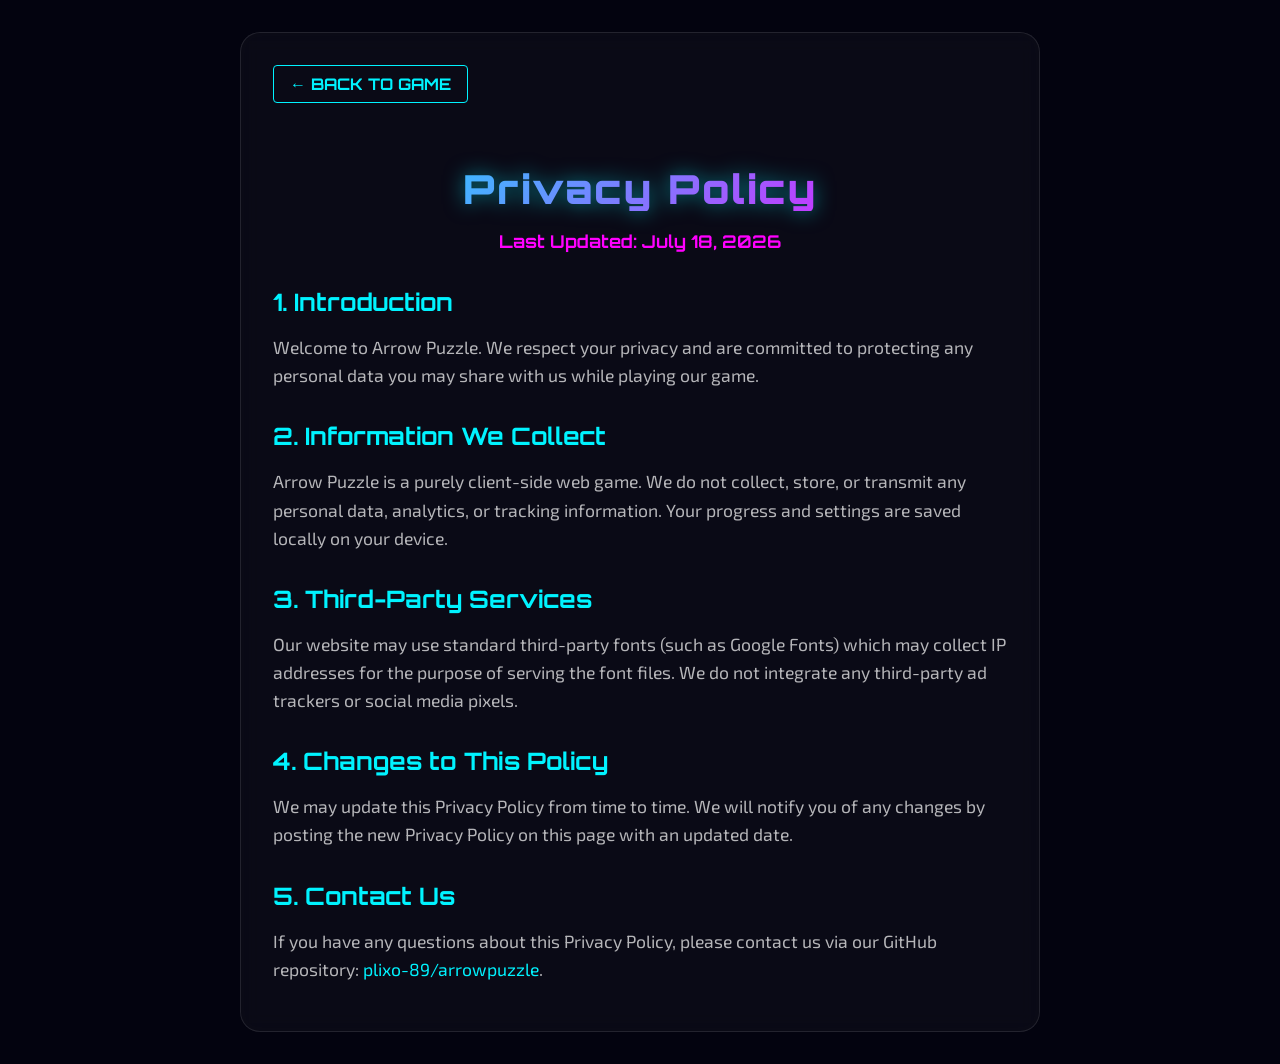
==== privacy-policy.html @ d24aa3d2 "legal" ====
<!DOCTYPE html>
<html lang="en">
<head>
    <meta charset="UTF-8">
    <meta name="viewport" content="width=device-width, initial-scale=1.0">
    <title>Privacy Policy - Arrow Puzzle</title>
    <link href="https://fonts.googleapis.com/css2?family=Exo+2:wght@400;600&family=Orbitron:wght@500;700;900&display=swap" rel="stylesheet">
    <link rel="stylesheet" href="style.css">
    <style>
        body { overflow: auto; padding: 2rem; display: block; height: auto; }
        .legal-container { max-width: 800px; margin: 0 auto; padding: 2rem; background: var(--glass-bg); border: 1px solid var(--glass-border); border-radius: 20px; backdrop-filter: blur(10px); }
        h1, h2 { font-family: var(--font-heading); color: var(--neon-cyan); margin-bottom: 1rem; margin-top: 2rem; text-transform: none; }
        h1 { font-size: 2.5rem; text-align: center; }
        p, li { font-size: 1.1rem; line-height: 1.6; color: var(--text-secondary); margin-bottom: 1rem; }
        ul { margin-left: 2rem; margin-bottom: 1rem; }
        .date { text-align: center; color: var(--neon-magenta); font-weight: bold; margin-bottom: 2rem; font-family: var(--font-heading); }
        a { color: var(--neon-cyan); text-decoration: none; }
        a:hover { text-decoration: underline; }
        .back-link { display: inline-block; margin-bottom: 2rem; font-family: var(--font-heading); font-weight: 700; text-transform: uppercase; color: var(--neon-cyan); text-decoration: none; border: 1px solid var(--neon-cyan); padding: 0.5rem 1rem; border-radius: 4px; transition: all 0.3s ease; }
        .back-link:hover { background: var(--neon-cyan); color: #03030f; box-shadow: 0 0 10px var(--neon-cyan); }
    </style>
</head>
<body>
    <div class="legal-container">
        <a href="index.html" class="back-link">← Back to Game</a>
        <h1>Privacy Policy</h1>
        <p class="date">Last Updated: July 18, 2026</p>
        
        <h2>1. Introduction</h2>
        <p>Welcome to Arrow Puzzle. We respect your privacy and are committed to protecting any personal data you may share with us while playing our game.</p>
        
        <h2>2. Information We Collect</h2>
        <p>Arrow Puzzle is a purely client-side web game. We do not collect, store, or transmit any personal data, analytics, or tracking information. Your progress and settings are saved locally on your device.</p>
        
        <h2>3. Third-Party Services</h2>
        <p>Our website may use standard third-party fonts (such as Google Fonts) which may collect IP addresses for the purpose of serving the font files. We do not integrate any third-party ad trackers or social media pixels.</p>
        
        <h2>4. Changes to This Policy</h2>
        <p>We may update this Privacy Policy from time to time. We will notify you of any changes by posting the new Privacy Policy on this page with an updated date.</p>
        
        <h2>5. Contact Us</h2>
        <p>If you have any questions about this Privacy Policy, please contact us via our GitHub repository: <a href="https://github.com/plixo-89/arrowpuzzle">plixo-89/arrowpuzzle</a>.</p>
    </div>
</body>
</html>
---- style.css ----
:root {
    --bg-color: #03030f;
    --neon-cyan: #00f3ff;
    --neon-violet: #c879ff;
    --neon-magenta: #ff00ff;
    --text-primary: #ffffff;
    --text-secondary: rgba(255, 255, 255, 0.7);
    --glass-bg: rgba(255, 255, 255, 0.03);
    --glass-border: rgba(255, 255, 255, 0.1);
    
    --font-heading: 'Orbitron', sans-serif;
    --font-body: 'Exo 2', sans-serif;
}

* {
    box-sizing: border-box;
    margin: 0;
    padding: 0;
}

html, body {
    width: 100%;
    height: 100dvh;
    background-color: var(--bg-color);
    color: var(--text-primary);
    font-family: var(--font-body);
    overflow: hidden;
    position: relative;
}

/* Background & HUD */
#bg-canvas {
    position: absolute;
    top: 0;
    left: 0;
    width: 100%;
    height: 100%;
    z-index: 0;
    pointer-events: none;
}

.hud-scanline {
    position: absolute;
    top: 0;
    left: 0;
    width: 100%;
    height: 100%;
    background: linear-gradient(
        to bottom,
        transparent 50%,
        rgba(0, 243, 255, 0.02) 51%
    );
    background-size: 100% 4px;
    z-index: 1;
    pointer-events: none;
    animation: scan 10s linear infinite;
}

.hud-corners {
    position: absolute;
    top: 20px;
    left: 20px;
    right: 20px;
    bottom: 20px;
    z-index: 2;
    pointer-events: none;
}

.corner {
    position: absolute;
    width: 2vw;
    height: 2vw;
    min-width: 20px;
    min-height: 20px;
    border: 2px solid var(--neon-cyan);
    opacity: 0.5;
}

.top-left { top: 0; left: 0; border-right: none; border-bottom: none; }
.top-right { top: 0; right: 0; border-left: none; border-bottom: none; }
.bottom-left { bottom: 0; left: 0; border-right: none; border-top: none; }
.bottom-right { bottom: 0; right: 0; border-left: none; border-top: none; }

/* Main Layout */
.hero-container {
    position: relative;
    z-index: 10;
    width: 100%;
    height: 100%;
    display: flex;
    flex-direction: column;
    justify-content: center;
    align-items: center;
    padding: clamp(1rem, 5vw, 4rem);
    gap: 2rem;
}

@media (min-width: 1024px) {
    .hero-container {
        flex-direction: row;
        justify-content: space-between;
    }
}

/* Content */
.hero-content {
    flex: 1;
    display: flex;
    flex-direction: column;
    justify-content: center;
    align-items: center;
    text-align: center;
    max-width: 800px;
    animation: slideInLeft 1s cubic-bezier(0.16, 1, 0.3, 1) forwards;
}

@media (min-width: 1024px) {
    .hero-content {
        align-items: flex-start;
        text-align: left;
    }
}

h1 {
    font-family: var(--font-heading);
    font-size: clamp(2.5rem, 8vw, 6rem);
    font-weight: 900;
    text-transform: uppercase;
    letter-spacing: 2px;
    background: linear-gradient(135deg, var(--neon-cyan), var(--neon-magenta));
    -webkit-background-clip: text;
    -webkit-text-fill-color: transparent;
    filter: drop-shadow(0 0 10px rgba(0, 243, 255, 0.5));
    margin-bottom: 1rem;
    line-height: 1.1;
}

.tagline {
    font-size: clamp(1rem, 2.5vw, 1.5rem);
    color: var(--text-secondary);
    margin-bottom: 2rem;
    max-width: 600px;
}

/* Buttons */
.cta-group {
    display: flex;
    gap: 1rem;
    flex-wrap: wrap;
    justify-content: center;
}

@media (min-width: 1024px) {
    .cta-group {
        justify-content: flex-start;
    }
}

.btn {
    position: relative;
    padding: clamp(0.75rem, 2vw, 1rem) clamp(1.5rem, 4vw, 2.5rem);
    font-family: var(--font-heading);
    font-size: clamp(0.9rem, 1.5vw, 1.1rem);
    font-weight: 700;
    text-transform: uppercase;
    letter-spacing: 1px;
    border: none;
    border-radius: 4px;
    cursor: pointer;
    overflow: hidden;
    transition: all 0.3s ease;
    min-height: 44px;
}

.btn-primary {
    background: linear-gradient(45deg, var(--neon-cyan), var(--neon-violet));
    color: #03030f;
    font-weight: 900;
    box-shadow: 0 0 20px rgba(0, 243, 255, 0.3);
}

.btn-primary::before {
    content: '';
    position: absolute;
    top: 0; left: -100%;
    width: 100%; height: 100%;
    background: linear-gradient(90deg, transparent, rgba(255,255,255,0.4), transparent);
    transition: left 0.5s ease;
}

@media (hover: hover) {
    .btn-primary:hover {
        transform: translateY(-2px);
        box-shadow: 0 0 30px rgba(0, 243, 255, 0.6);
    }
    .btn-primary:hover::before {
        left: 100%;
    }
}

.btn-secondary {
    background: var(--glass-bg);
    color: #fff;
    border: 1px solid var(--glass-border);
    backdrop-filter: blur(10px);
}

@media (hover: hover) {
    .btn-secondary:hover {
        border-color: var(--neon-magenta);
        box-shadow: inset 0 0 10px rgba(255, 0, 255, 0.2);
    }
}

/* Visual Centerpiece */
.hero-visual {
    flex: 1;
    width: 100%;
    max-width: 500px;
    aspect-ratio: 1;
    position: relative;
    display: flex;
    justify-content: center;
    align-items: center;
    animation: fadeIn 1.5s ease 0.5s forwards;
    opacity: 0;
}

.arrow-grid {
    display: grid;
    grid-template-columns: repeat(5, 1fr);
    grid-template-rows: repeat(5, 1fr);
    gap: clamp(0.5rem, 2vw, 1.5rem);
    width: 100%;
    height: 100%;
    background: var(--glass-bg);
    border: 1px solid var(--glass-border);
    border-radius: 20px;
    padding: clamp(1rem, 3vw, 2rem);
    backdrop-filter: blur(10px);
    box-shadow: 0 0 40px rgba(138, 43, 226, 0.1);
    transform-style: preserve-3d;
    perspective: 1000px;
}

.arrow-item {
    width: 100%;
    height: 100%;
    display: flex;
    justify-content: center;
    align-items: center;
    transition: transform 0.2s ease, filter 0.2s ease;
}

.arrow-item svg {
    width: 70%;
    height: 70%;
    fill: none;
    stroke: var(--arrow-color, var(--neon-cyan));
    stroke-width: 2;
    stroke-linecap: round;
    stroke-linejoin: round;
    filter: drop-shadow(0 0 5px var(--arrow-color, var(--neon-cyan)));
    transition: stroke 0.3s ease, filter 0.3s ease;
}

.arrow-item:hover svg {
    stroke: #ffffff;
    filter: drop-shadow(0 0 10px var(--arrow-color, var(--neon-magenta)));
}

/* Animations */
@keyframes slideInLeft {
    from { opacity: 0; transform: translateX(-50px); }
    to { opacity: 1; transform: translateX(0); }
}

@keyframes fadeIn {
    from { opacity: 0; }
    to { opacity: 1; }
}

@keyframes scan {
    0% { transform: translateY(0); }
    100% { transform: translateY(100vh); }
}

@media (prefers-reduced-motion: reduce) {
    * {
        animation-duration: 0.01ms !important;
        animation-iteration-count: 1 !important;
        transition-duration: 0.01ms !important;
    }
}
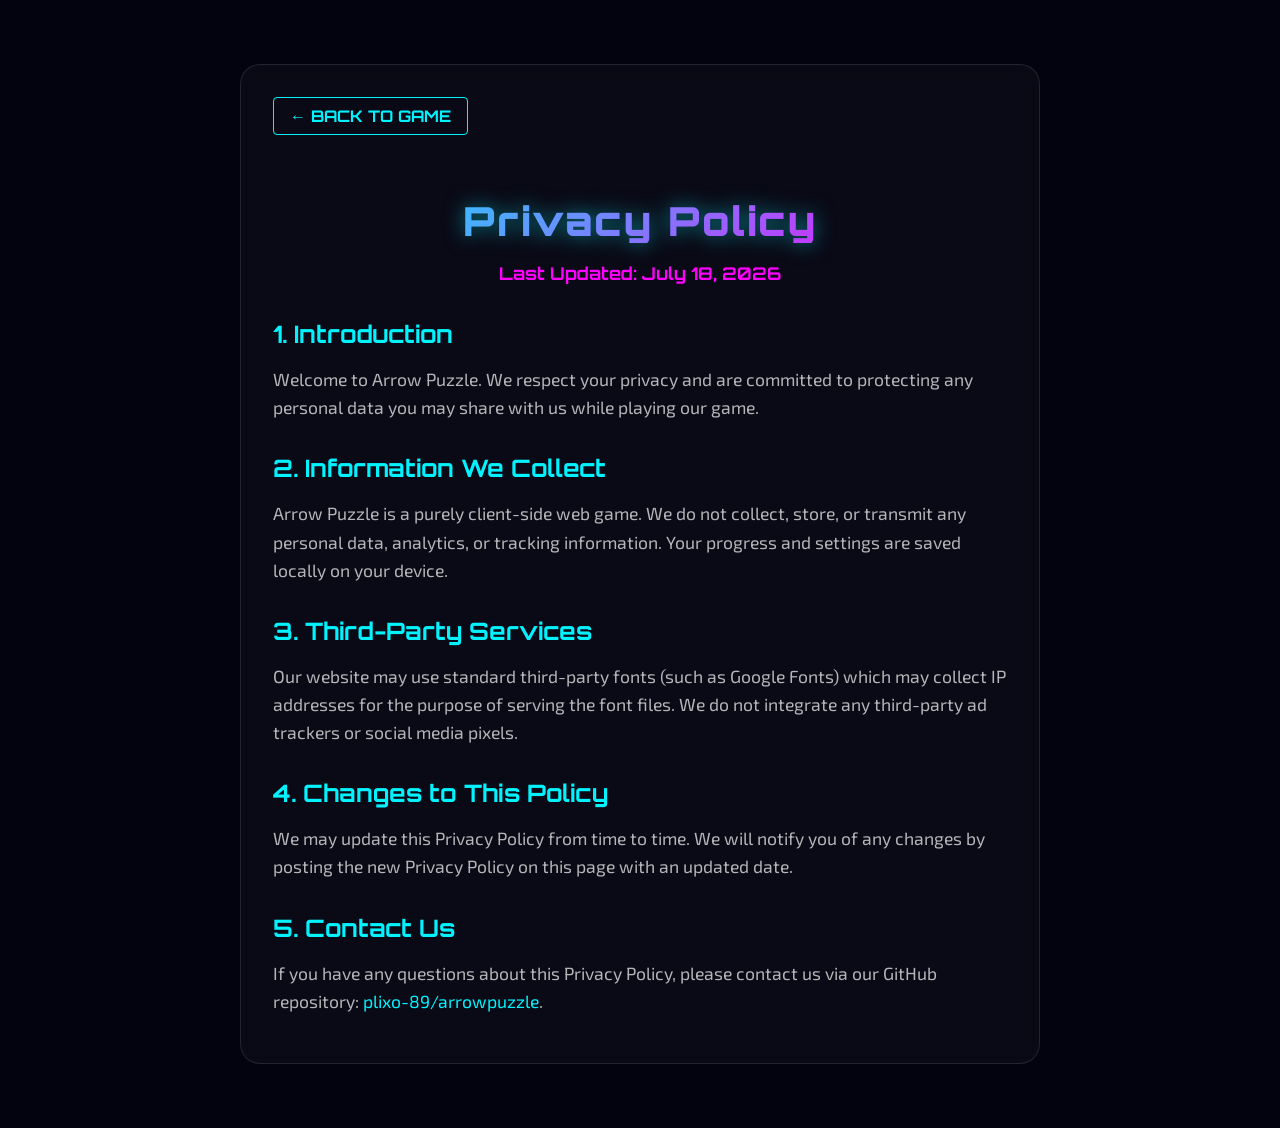
==== commit 403af99c: "l" ====
--- a/privacy-policy.html
+++ b/privacy-policy.html
@@ -7,8 +7,7 @@
     <link href="https://fonts.googleapis.com/css2?family=Exo+2:wght@400;600&family=Orbitron:wght@500;700;900&display=swap" rel="stylesheet">
     <link rel="stylesheet" href="style.css">
     <style>
-        body { overflow: auto; padding: 2rem; display: block; height: auto; }
-        .legal-container { max-width: 800px; margin: 0 auto; padding: 2rem; background: var(--glass-bg); border: 1px solid var(--glass-border); border-radius: 20px; backdrop-filter: blur(10px); }
+        .legal-container { max-width: 800px; margin: 4rem auto; padding: 2rem; background: var(--glass-bg); border: 1px solid var(--glass-border); border-radius: 20px; backdrop-filter: blur(10px); }
         h1, h2 { font-family: var(--font-heading); color: var(--neon-cyan); margin-bottom: 1rem; margin-top: 2rem; text-transform: none; }
         h1 { font-size: 2.5rem; text-align: center; }
         p, li { font-size: 1.1rem; line-height: 1.6; color: var(--text-secondary); margin-bottom: 1rem; }
--- a/style.css
+++ b/style.css
@@ -20,12 +20,16 @@
 
 html, body {
     width: 100%;
-    height: 100dvh;
+    min-height: 100dvh;
     background-color: var(--bg-color);
     color: var(--text-primary);
     font-family: var(--font-body);
+    position: relative;
+}
+
+body.home {
+    height: 100dvh;
     overflow: hidden;
-    position: relative;
 }
 
 /* Background & HUD */
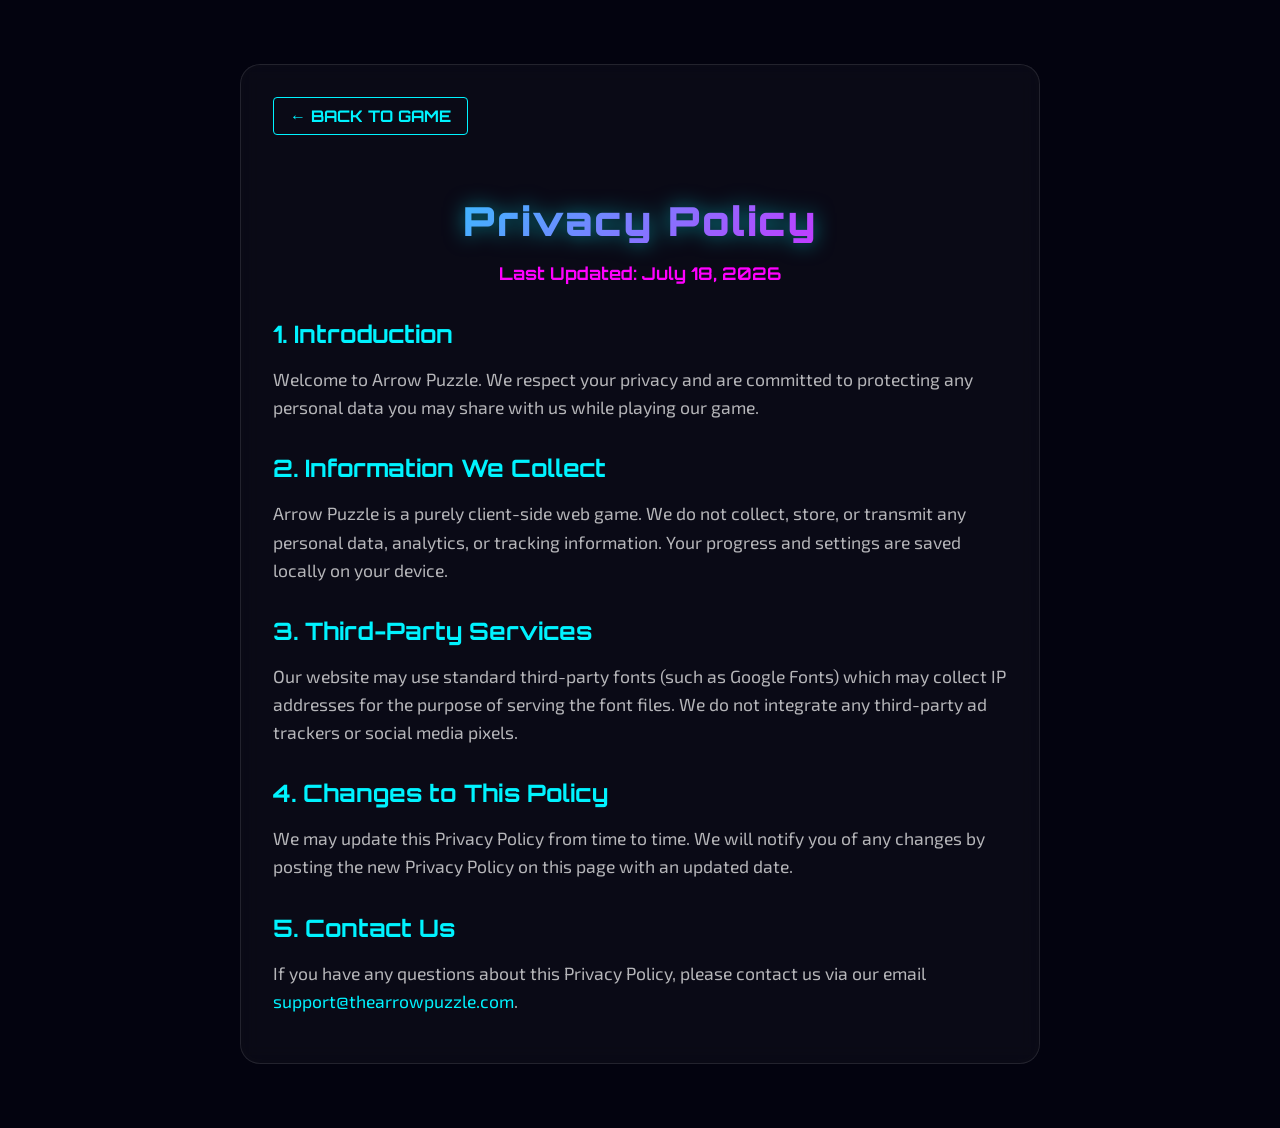
==== commit 6a009dbb: "Update contact information in privacy policy" ====
--- a/privacy-policy.html
+++ b/privacy-policy.html
@@ -38,7 +38,7 @@
         <p>We may update this Privacy Policy from time to time. We will notify you of any changes by posting the new Privacy Policy on this page with an updated date.</p>
         
         <h2>5. Contact Us</h2>
-        <p>If you have any questions about this Privacy Policy, please contact us via our GitHub repository: <a href="https://github.com/plixo-89/arrowpuzzle">plixo-89/arrowpuzzle</a>.</p>
+        <p>If you have any questions about this Privacy Policy, please contact us via our email <a href="mailto:support@thearrowpuzzle.com">support@thearrowpuzzle.com</a>.</p>
     </div>
 </body>
 </html>
